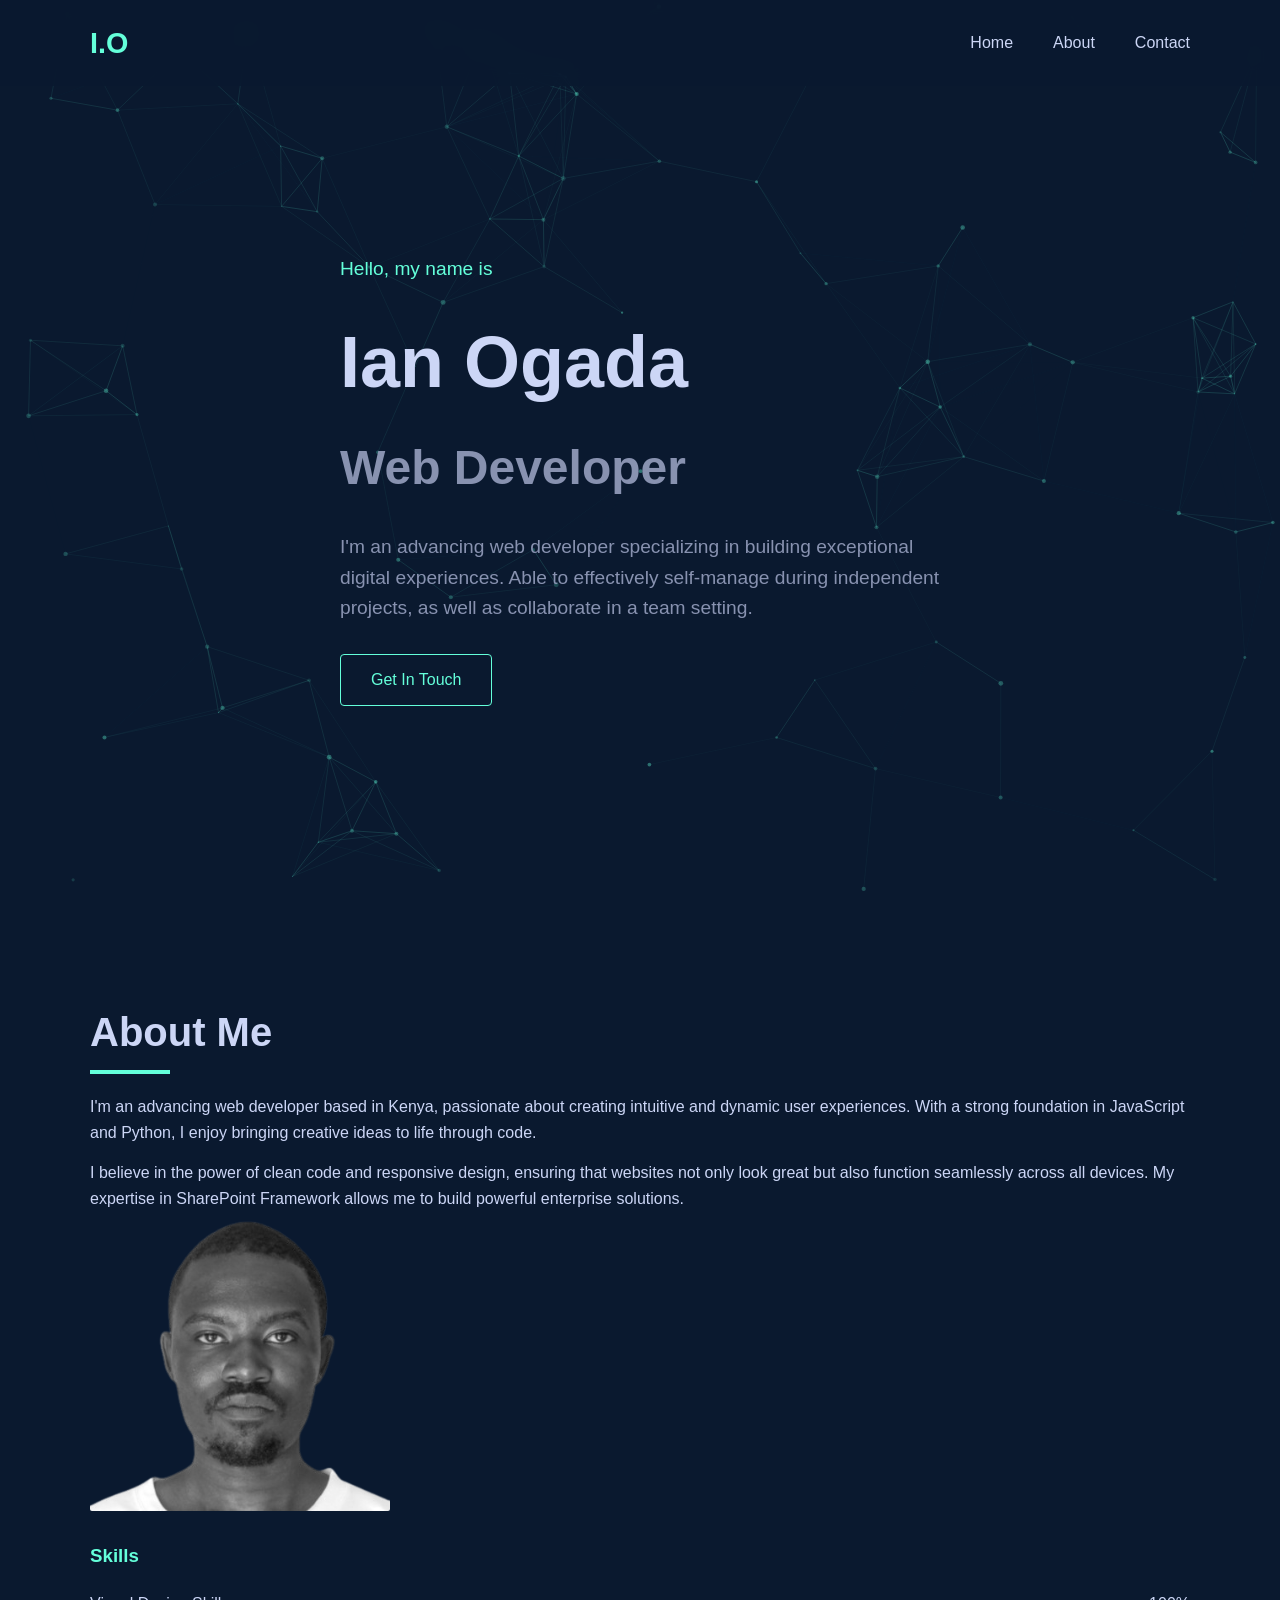
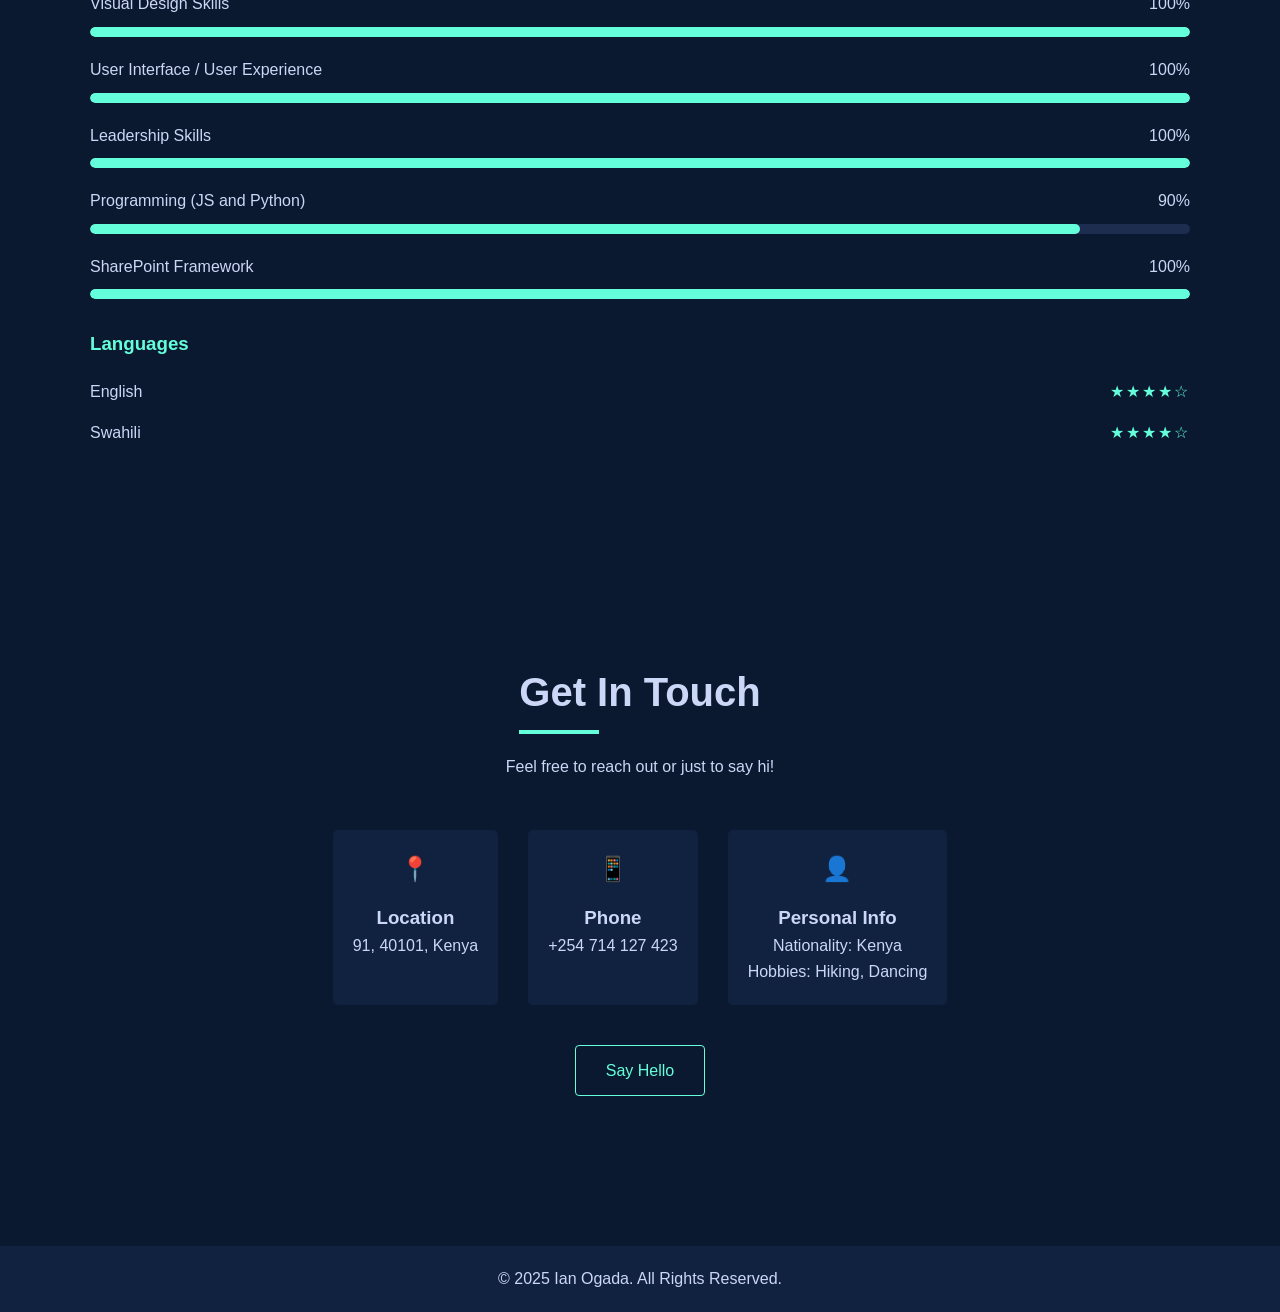
==== index.html @ 4a8ff44e "first commit" ====
<!DOCTYPE html>
<html lang="en">
<head>
  <meta charset="UTF-8">
  <meta name="viewport" content="width=device-width, initial-scale=1.0">
  <title>Ian Ogada | Web Developer</title>
  <link rel="stylesheet" href="styles.css">
</head>
<body>
  <!-- Header -->
  <header>
    <div class="container">
      <nav>
        <a href="#" class="logo">I.O</a>
        <ul class="nav-links">
          <li><a href="#hero">Home</a></li>
          <li><a href="#about">About</a></li>
          <li><a href="#contact">Contact</a></li>
        </ul>
        <div class="hamburger">
          <div></div>
          <div></div>
          <div></div>
        </div>
      </nav>
    </div>
  </header>

  <!-- Hero Section -->
  <section id="hero">
    <div class="container">
      <div class="hero-content">
        <p class="hero-greeting">Hello, my name is</p>
        <h1 class="hero-name">Ian Ogada</h1>
        <h2 class="hero-title">Web Developer</h2>
        <p class="hero-description">
          I'm an advancing web developer specializing in building exceptional digital experiences. 
          Able to effectively self-manage during independent projects, as well as collaborate in a team setting.
        </p>
        <div class="hero-cta">
          <a href="#contact" class="btn">Get In Touch</a>
        </div>
      </div>
    </div>
    <canvas class="hero-bg" id="heroCanvas"></canvas>
  </section>

  <!-- About Section -->
  <section id="about" class="section">
    <div class="container">
      <h2 class="section-title">About Me</h2>
      <div class="about-content">
        <div class="about-text">
          <p>
            I'm an advancing web developer based in Kenya, passionate about creating intuitive and dynamic user experiences.
            With a strong foundation in JavaScript and Python, I enjoy bringing creative ideas to life through code.
          </p>
          <p style="margin-top: 15px ">
            I believe in the power of clean code and responsive design, ensuring that websites not only look great but also function 
            seamlessly across all devices. My expertise in SharePoint Framework allows me to build powerful enterprise solutions.
          </p>



          <div class="about-image">
            <div class="about-img-container">
              <img src="headshot-removebg-preview.png" alt="Ian Ogada" class="profile-img">
            </div>
          </div>
        </div>
      </div>
          
          <div class="skills-container">
            <h3 style="margin-bottom: 20px; color: var(--highlight-color)">Skills</h3>
            
            <div class="skill">
              <div class="skill-name">
                <span>Visual Design Skills</span>
                <span>100%</span>
              </div>
              <div class="skill-bar">
                <div class="skill-progress" data-width="100%"></div>
              </div>
            </div>
            
            <div class="skill">
              <div class="skill-name">
                <span>User Interface / User Experience</span>
                <span>100%</span>
              </div>
              <div class="skill-bar">
                <div class="skill-progress" data-width="100%"></div>
              </div>
            </div>

            
            <div class="skill">
              <div class="skill-name">
                <span>Leadership Skills</span>
                <span>100%</span>
              </div>
              <div class="skill-bar">
                <div class="skill-progress" data-width="100%"></div>
              </div>
            </div>
            
            <div class="skill">
              <div class="skill-name">
                <span>Programming (JS and Python)</span>
                <span>90%</span>
              </div>
              <div class="skill-bar">
                <div class="skill-progress" data-width="90%"></div>
              </div>
            </div>
            
            <div class="skill">
              <div class="skill-name">
                <span>SharePoint Framework</span>
                <span>100%</span>
              </div>
              <div class="skill-bar">
                <div class="skill-progress" data-width="100%"></div>
              </div>
            </div>
          </div>
          
          <div class="languages">
            <h3 style="margin-bottom: 20px; color: var(--highlight-color)">Languages</h3>
            
            <div class="language">
              <div class="language-name">
                <span>English</span>
                <span class="stars">★★★★☆</span>
              </div>
            </div>
            
            <div class="language">
              <div class="language-name">
                <span>Swahili</span>
                <span class="stars">★★★★☆</span>
              </div>
            </div>
          </div>
        </div>
        
     
  </section>

  <!-- Contact Section -->
  <section id="contact" class="section">
    <div class="container">
      <h2 class="section-title">Get In Touch</h2>
      <p class="contact-description">
        Feel free to reach out or just to say hi!
      </p>
      
      <div class="contact-info">
        <div class="contact-item">
          <div class="contact-icon">📍</div>
          <h3>Location</h3>
          <p>91, 40101, Kenya</p>
        </div>
        
        <div class="contact-item">
          <div class="contact-icon">📱</div>
          <h3>Phone</h3>
          <p>+254 714 127 423</p>
        </div>
        
        <div class="contact-item">
          <div class="contact-icon">👤</div>
          <h3>Personal Info</h3>
          <p>Nationality: Kenya</p>
          <p>Hobbies: Hiking, Dancing</p>
        </div>
      </div>
      
      <a href="mailto:ogadachris017@gmail.com" class="btn">Say Hello</a>
    </div>
  </section>

  <!-- Footer -->
  <footer style="background-color: var(--card-bg); padding: 20px 0; text-align: center; margin-top: 50px;">
    <div class="container">
      <p>© 2025 Ian Ogada. All Rights Reserved.</p>
    </div>
  </footer>

  <script src="script.js"></script>
</body>
</html>
---- styles.css ----
/* Global Styles */
:root {
    --primary-color: #0a192f;
    --secondary-color: #64ffda;
    --text-color: #ccd6f6;
    --bg-color: #0a192f;
    --highlight-color: #64ffda;
    --card-bg: #112240;
    --section-padding: 100px 0;
  }
  
  * {
    margin: 0;
    padding: 0;
    box-sizing: border-box;
    scroll-behavior: smooth;
  }
  
  body {
    font-family: 'Segoe UI', Tahoma, Geneva, Verdana, sans-serif;
    background-color: var(--bg-color);
    color: var(--text-color);
    line-height: 1.6;
    overflow-x: hidden;
  }
  
  a {
    text-decoration: none;
    color: var(--text-color);
    transition: color 0.3s ease;
  }
  
  a:hover {
    color: var(--highlight-color);
  }
  
  .container {
    max-width: 1200px;
    margin: 0 auto;
    padding: 0 50px;
  }
  
  .section-title {
    font-size: 2.5rem;
    margin-bottom: 30px;
    position: relative;
    display: inline-block;
  }
  
  .section-title::after {
    content: '';
    position: absolute;
    bottom: -10px;
    left: 0;
    width: 80px;
    height: 4px;
    background-color: var(--highlight-color);
  }
  
  .btn {
    display: inline-block;
    background: transparent;
    color: var(--highlight-color);
    border: 1px solid var(--highlight-color);
    padding: 12px 30px;
    border-radius: 4px;
    font-size: 1rem;
    cursor: pointer;
    transition: all 0.3s ease;
  }
  
  .btn:hover {
    background: rgba(100, 255, 218, 0.1);
    transform: translateY(-3px);
  }
  
  /* Header and Navigation */
  header {
    position: fixed;
    top: 0;
    width: 100%;
    z-index: 1000;
    background-color: rgba(10, 25, 47, 0.85);
    backdrop-filter: blur(10px);
    padding: 20px 0;
    transition: all 0.3s ease;
  }
  
  header.scrolled {
    padding: 15px 0;
    box-shadow: 0 5px 20px rgba(0, 0, 0, 0.1);
  }
  
  nav {
    display: flex;
    justify-content: space-between;
    align-items: center;
  }
  
  .logo {
    font-size: 1.8rem;
    font-weight: 700;
    color: var(--highlight-color);
  }
  
  .nav-links {
    display: flex;
    list-style: none;
  }
  
  .nav-links li {
    margin-left: 40px;
  }
  
  .nav-links a {
    font-size: 1rem;
    position: relative;
  }
  
  .nav-links a::after {
    content: '';
    position: absolute;
    bottom: -5px;
    left: 0;
    width: 0;
    height: 2px;
    background-color: var(--highlight-color);
    transition: width 0.3s ease;
  }
  
  .nav-links a:hover::after {
    width: 100%;
  }
  
  .hamburger {
    display: none;
    cursor: pointer;
  }
  
  .hamburger div {
    width: 25px;
    height: 3px;
    background-color: var(--highlight-color);
    margin: 5px;
    transition: all 0.3s ease;
  }
  
  /* Hero Section */
  #hero {
    height: 100vh;
    display: flex;
    align-items: center;
    padding-top: 60px;
    position: relative;
    overflow: hidden;
  }
  
  .hero-content {
    max-width: 800px;
  }
  
  .hero-greeting {
    color: var(--highlight-color);
    font-size: 1.2rem;
    margin-bottom: 20px;
    opacity: 0;
    transform: translateY(20px);
    animation: fadeUp 0.5s ease forwards 0.5s;
  }
  
  .hero-name {
    font-size: 4.5rem;
    font-weight: 700;
    margin-bottom: 10px;
    opacity: 0;
    transform: translateY(20px);
    animation: fadeUp 0.5s ease forwards 0.7s;
  }
  
  .hero-title {
    font-size: 3rem;
    color: #8892b0;
    margin-bottom: 25px;
    opacity: 0;
    transform: translateY(20px);
    animation: fadeUp 0.5s ease forwards 0.9s;
  }
  
  .hero-description {
    font-size: 1.2rem;
    max-width: 600px;
    margin-bottom: 30px;
    color: #8892b0;
    opacity: 0;
    transform: translateY(20px);
    animation: fadeUp 0.5s ease forwards 1.1s;
  }
  
  .hero-cta {
    opacity: 0;
    transform: translateY(20px);
    animation: fadeUp 0.5s ease forwards 1.3s;
  }
  
  .hero-bg {
    position: absolute;
    top: 0;
    right: 0;
    width: 100%;
    height: 100%;
    z-index: -1;
  }
  
  /* About Section */
  #about {
    padding: var(--section-padding);
  }
  
  .about-content {
    display: flex;
    justify-content: space-between;
    align-items: center;
    gap: 50px;
  }
  
  .about-text {
    flex: 1;
  }
  
  .about-image {
    flex: 0.8;
    position: relative;
  }
  
  .about-img-container {
    position: relative;
    width: 300px;
    height: 300px;
    border-radius: 2px;
    overflow: hidden;
  }
  
  .about-img-container::after {
    content: '';
    position: absolute;
    top: 15px;
    left: 15px;
    width: 100%;
    height: 100%;
    border: 0px solid var(--highlight-color);
    border-radius: 5px;
    z-index: -1;
    transition: all 0.3s ease;
  }
  
  .about-img-container:hover::after {
    top: 10px;
    left: 10px;
  }
  
  .profile-img {
    width: 100%;
    height: 100%;
    object-fit: cover;
    filter: grayscale(100%);
    transition: all 0.3s ease;
  }
  
  .about-img-container:hover .profile-img {
    filter: grayscale(0);
  }
  
  .skills-container {
    margin-top: 30px;
  }
  
  .skill {
    margin-bottom: 20px;
  }
  
  .skill-name {
    display: flex;
    justify-content: space-between;
    margin-bottom: 10px;
  }
  
  .skill-bar {
    height: 10px;
    background-color: #1d2d50;
    border-radius: 5px;
    overflow: hidden;
  }
  
  .skill-progress {
    height: 100%;
    background-color: var(--highlight-color);
    border-radius: 5px;
    transform: translateX(-100%);
    transition: transform 1s ease;
  }
  
  .skill-progress.animate {
    transform: translateX(0);
  }
  
  /* Languages Section */
  .languages {
    margin-top: 30px;
  }
  
  .language {
    margin-bottom: 15px;
  }
  
  .language-name {
    display: flex;
    justify-content: space-between;
    margin-bottom: 5px;
  }
  
  .stars {
    color: var(--highlight-color);
    letter-spacing: 2px;
  }
  
  /* Contact Section */
  #contact {
    padding: var(--section-padding);
    text-align: center;
  }
  
  .contact-description {
    max-width: 600px;
    margin: 0 auto 50px;
  }
  
  .contact-info {
    display: flex;
    justify-content: center;
    gap: 30px;
    margin-bottom: 40px;
  }
  
  .contact-item {
    display: flex;
    flex-direction: column;
    align-items: center;
    padding: 20px;
    background-color: var(--card-bg);
    border-radius: 5px;
    transition: transform 0.3s ease;
  }
  
  .contact-item:hover {
    transform: translateY(-5px);
  }
  
  .contact-icon {
    font-size: 1.5rem;
    color: var(--highlight-color);
    margin-bottom: 15px;
  }
  
  /* Animations */
  @keyframes fadeUp {
    to {
      opacity: 1;
      transform: translateY(0);
    }
  }
  
  /* Responsive Design */
  @media screen and (max-width: 968px) {
    .container {
      padding: 0 30px;
    }
    
    .nav-links {
      position: absolute;
      right: 0;
      top: 60px;
      height: calc(100vh - 60px);
      background-color: var(--bg-color);
      flex-direction: column;
      width: 70%;
      transform: translateX(100%);
      transition: transform 0.5s ease;
      padding: 50px 0;
      z-index: 100;
    }
    
    .nav-links.active {
      transform: translateX(0);
    }
    
    .nav-links li {
      margin: 20px 0;
      text-align: center;
    }
    
    .hamburger {
      display: block;
    }
    
    .hamburger.active div:nth-child(1) {
      transform: rotate(-45deg) translate(-5px, 6px);
    }
    
    .hamburger.active div:nth-child(2) {
      opacity: 0;
    }
    
    .hamburger.active div:nth-child(3) {
      transform: rotate(45deg) translate(-5px, -6px);
    }
    
    .about-content {
      flex-direction: column;
    }
    
    .about-image {
      order: -1;
      margin-bottom: 30px;
    }
    
    .contact-info {
      flex-direction: column;
      align-items: center;
    }
    
    .contact-item {
      width: 100%;
      max-width: 300px;
    }
    
    .hero-name {
      font-size: 3.5rem;
    }
    
    .hero-title {
      font-size: 2.5rem;
    }
  }
  
  @media screen and (max-width: 480px) {
    .container {
      padding: 0 20px;
    }
    
    .hero-name {
      font-size: 3rem;
    }
    
    .hero-title {
      font-size: 2rem;
    }
  }
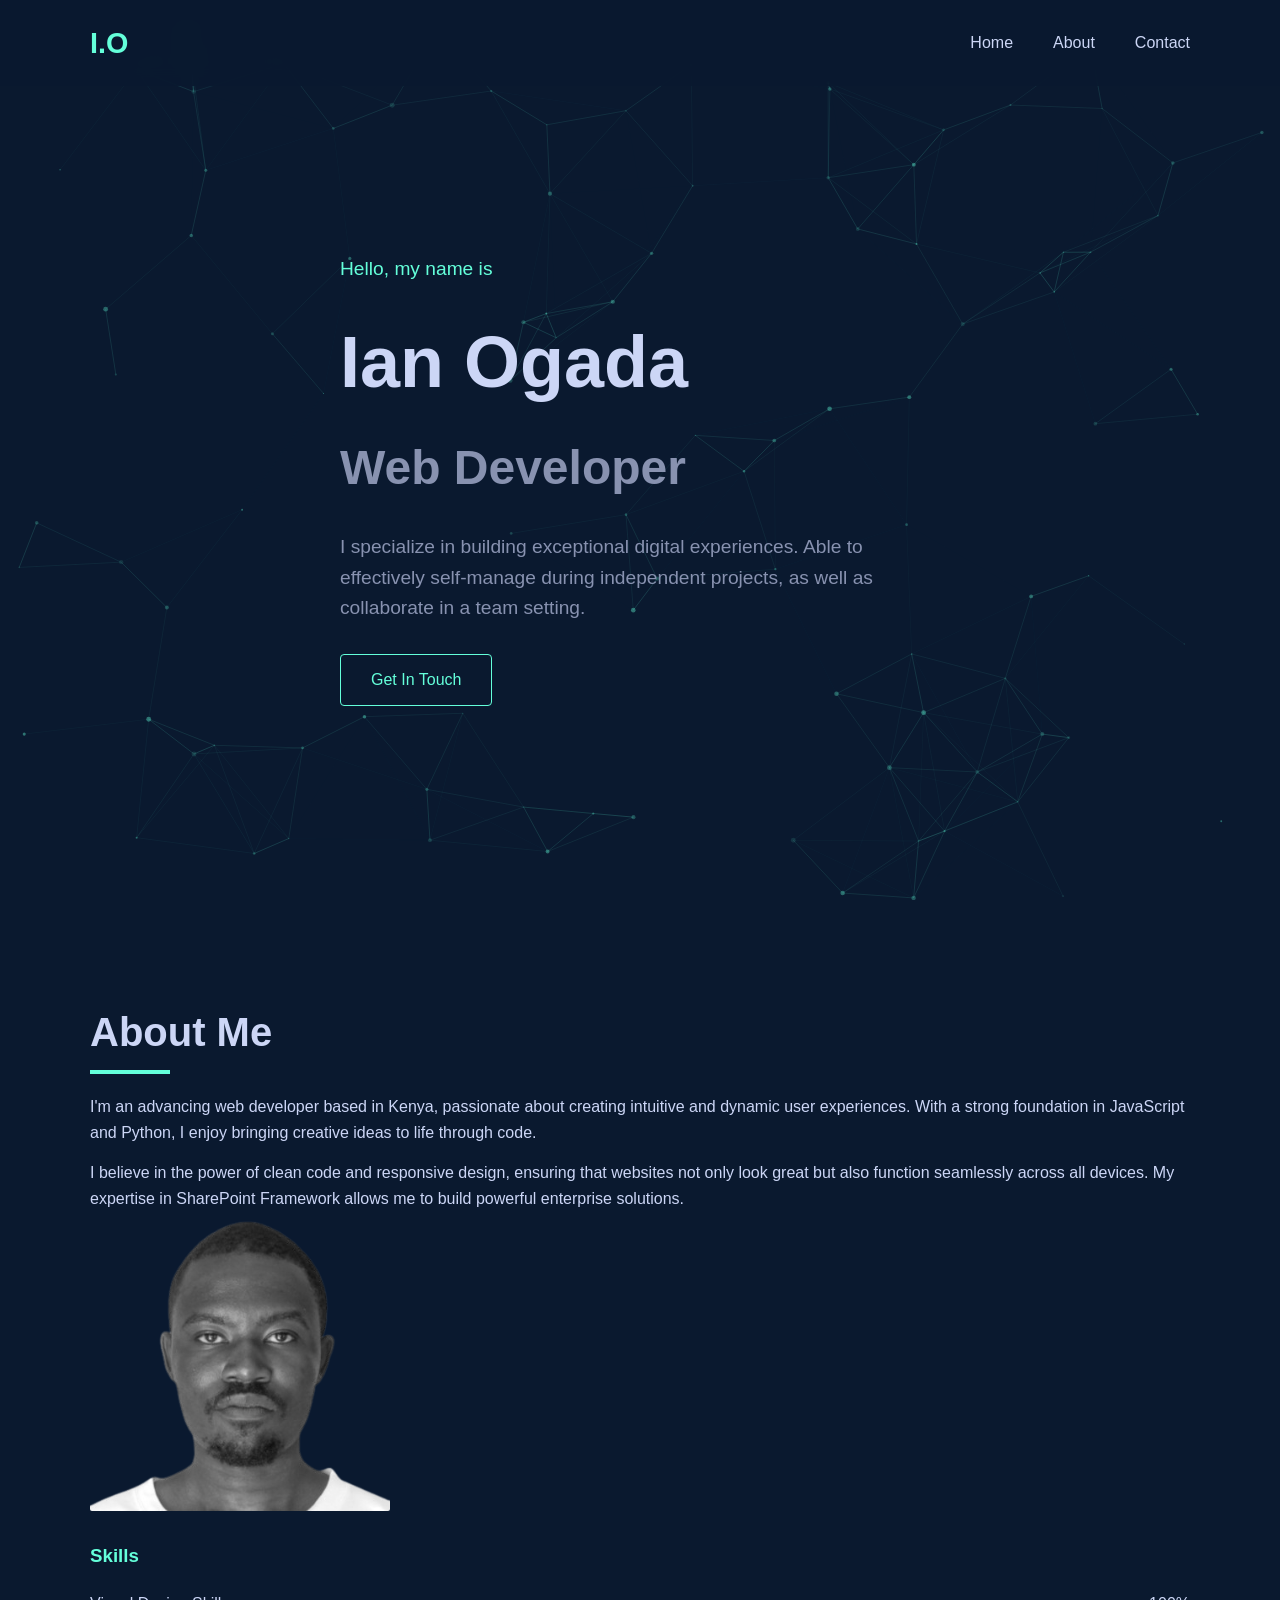
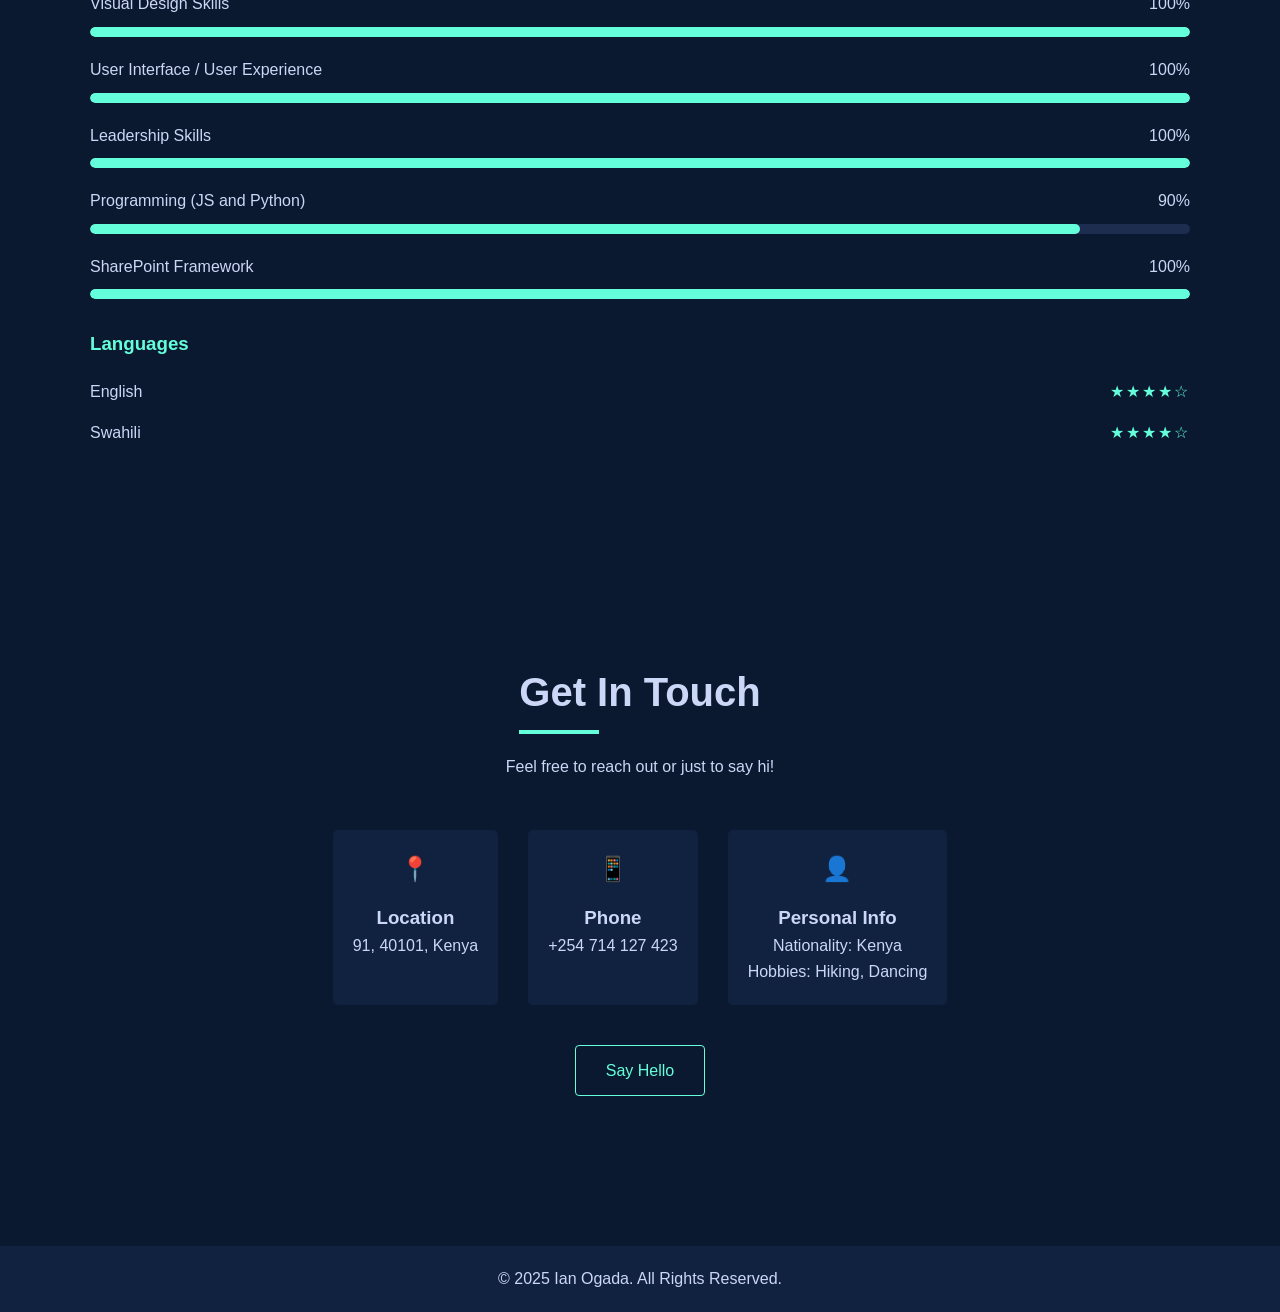
==== commit d80f6ec4: "modify the intro message" ====
--- a/index.html
+++ b/index.html
@@ -34,7 +34,7 @@
         <h1 class="hero-name">Ian Ogada</h1>
         <h2 class="hero-title">Web Developer</h2>
         <p class="hero-description">
-          I'm an advancing web developer specializing in building exceptional digital experiences. 
+          I specialize in building exceptional digital experiences. 
           Able to effectively self-manage during independent projects, as well as collaborate in a team setting.
         </p>
         <div class="hero-cta">
--- a/styles.css
+++ b/styles.css
@@ -247,8 +247,6 @@
     left: 15px;
     width: 100%;
     height: 100%;
-    border: 0px solid var(--highlight-color);
-    border-radius: 5px;
     z-index: -1;
     transition: all 0.3s ease;
   }
